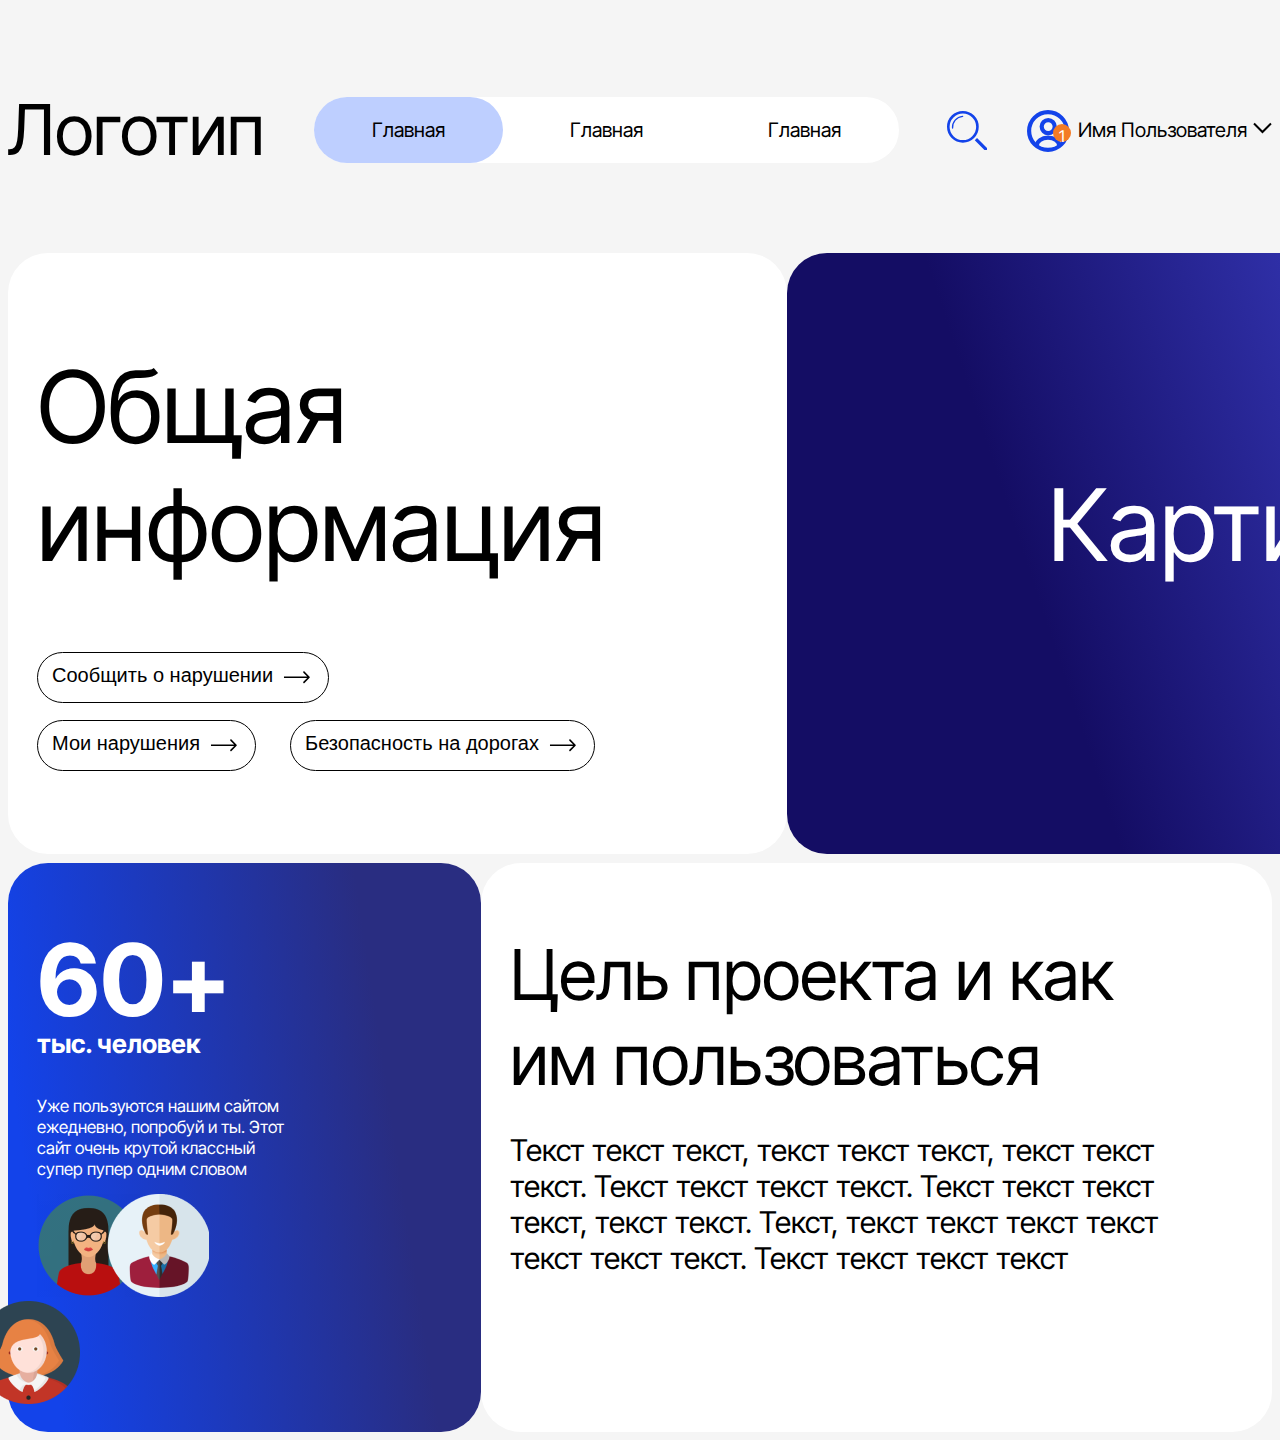
==== main page/index.html @ 82e658e0 "login, main, send pages" ====
<!DOCTYPE html>
<html lang="en">
<head>
    <meta charset="UTF-8">
    <meta name="viewport" content="width=device-width, initial-scale=1.0">
    <link rel="preconnect" href="https://fonts.googleapis.com">
    <link rel="preconnect" href="https://fonts.gstatic.com" crossorigin>
    <link href="https://fonts.googleapis.com/css2?family=Inter+Tight:ital,wght@0,100..900;1,100..900&display=swap" rel="stylesheet">
    <link rel="stylesheet" href="../reset.css">
    <link rel="stylesheet" href="style.css">
    <title>Document</title>
</head>
<body>
    <div class="menu">
        <div class="menu__header">
            <div class="menu__icon"></div>
            <h3 class="menu__name">Имя</h3>
            <button class="menu__notification">
                <svg width="28" height="32" viewBox="0 0 28 32" fill="none" xmlns="http://www.w3.org/2000/svg">
                    <path d="M10 26.5H2V22.5616C2 21.6438 2.63308 20.8589 3.47643 20.497C4.71042 19.9674 6 19.1127 6 18C6 16.4509 6 12.277 6 10.1979C6 10.0662 6.01251 9.93621 6.03886 9.80717C6.4229 7.92647 7.73078 2.49995 14 2.5C20.5 2.50005 21.5 7 21.5 10V17.1716C21.5 17.702 21.7076 18.2132 22.0991 18.5711C22.6896 19.1111 23.4478 19.7442 24.1804 20.2285C25.1017 20.8378 26 21.8954 26 23V26.5H18.5M10 26.5C10.1667 27.8334 11.1716 30.0001 14 30.0001C17 30.0001 18.1667 27.5 18.5 26.5M10 26.5H18.5" stroke="#1343EA" stroke-width="4"/>
                </svg>
                <p class="notification__notif">1</p>
            </button>
        </div>
        <div class="menu__main">
            <button class="main__btn">
                <a class="btn__link" href="#">Мой аккаунт</a>
            </button>
            <button class="main__btn">
                <a class="btn__link" href="#">Мои штрафы</a>
            </button>
            <button class="main__btn">
                <a class="btn__link" href="#">Поддержка</a>
            </button>
        </div>
        <div class="menu__footer">
            <button class="menu__exit">Выйти</button>
        </div>
    </div>
    <header class="header container">
        <div class="header__logo">
            <h2 class="logo__heading">Логотип</h2>
        </div>
        <nav class="header__navigation">
            <li class="navigation__item item-active">Главная</li>
            <li class="navigation__item">Главная</li>
            <li class="navigation__item">Главная</li>
        </nav>
        <div class="header__buttons">
            <svg class="buttons__search" class="" viewBox="0 0 40 40">
                <use href="sprite.svg#search" x="0" y="0"></use>
            </svg>
            <div class="buttons__profile">
                <div class="profile__user">
                    <svg viewBox="0 0 40 40">
                        <use href="sprite.svg#user" x="0" y="0"></use>
                    </svg>
                    <p class="profile__notif">1</p>
                </div>
                <p class="profile__name">Имя Пользователя</p>
            </div>
        </div>
    </header>
    <main class="main container">
        <section class="main__top">
            <div class="top__left">
                <h1 class="left__heading">
                    Общая информация
                </h1>
                <div class="left__buttons">
                    <button class="buttons__btn">
                        Сообщить о нарушении
                    </button>
                    <button class="buttons__btn">
                        Мои нарушения
                    </button>
                    <button class="buttons__btn">
                        Безопасность на дорогах
                    </button>
                </div>
            </div>
            <div class="top__right">
                Картинка
            </div>
        </section>

        <section class="main__bottom">
                <div class="bottom__left">
                    <h3 class="bottom-left__heading">
                        <span class="heading-numbers">60+</span> тыс. человек
                    </h3>
                    <p class="bottom-left__description">
                        Уже пользуются нашим сайтом ежедневно, попробуй и ты. Этот сайт очень крутой классный супер пупер одним словом
                    </p>
                    <img class="bottom-left__img" src="img/image 7.png" alt="">
                    <img class="bottom-left__img two-img" src="img/image 9.png" alt="">
                    <img class="bottom-left__img three-img" src="img/image 8.png" alt="">
                        
                </div>
                <div class="bottom__right">
                    <h2 class="bottom-right__heading">Цель проекта и как им пользоваться</h2>
                    <p class="bottom-right__description">Текст текст текст, текст текст текст, текст текст текст. Текст текст текст текст. Текст текст текст текст, текст текст. Текст, текст текст текст текст текст текст текст. Текст текст текст текст</p>
                </div>
        </section>
    </main>

    <script src="script.js" defer></script>
</body>
</html>
---- main page/style.css ----
body {
    font-family: "Inter Tight", sans-serif;
    background-color: #F5F5F5;
}

.container {
    max-width: 1824px;
    margin: 0 auto;
}

/* Header */
.header {
    display: flex;
    justify-content: space-between;
    align-items: center;
    padding-top: 22px;
    margin-bottom: 22px;
}

.logo__heading {
    font-size: 70px;
    line-height: 84.72px;
    font-weight: 400;
}

.header__navigation {
    display: flex;
    align-items: center;
    background-color: white;
    padding-right: 58px;
    border-radius: 50px;
}

.navigation__item {
    font-size: 20px;
    list-style-type: none;
    margin-right: 125px;
}

.navigation__item:last-child {
    margin-right: 0;
}

.item-active {
    background-color: #BECFFF;
    padding: 21px 58px;
    margin-right: 67px;
    border-radius: 50px;
}

.header__buttons {
    display: flex;
    align-items: center;
}

.buttons__profile {
    display: flex;
    align-items: center;
    cursor: pointer;
}

.buttons__search {
    width: 40px;
    height: 40px;
    margin-right: 40px;
    cursor: pointer;
}

.profile__user {
    position: relative;
    width: 42px;
    height: 40px;
    margin-right: 9px;
    cursor: pointer;
}

.profile__notif {
    position: absolute;
    top: -2px;
    right: -2px;
    width: 14px;
    height: 14px;
    padding: 2px;
    text-align: center;
    background-color: #F37B25;
    color: white;
    border-radius: 100%;
}

.profile__name {
    font-size: 20px;
    position: relative;
    padding-right: 25px;
}

.profile__name::after {
    content: "";
    width: 19px;
    height: 12px;
    position: absolute;
    top: 4px;
    right: 0;
    background-image: url("img/arrow.svg");
}

/* Main */
.main__top {
    display: flex;
    justify-content: space-between;
    margin-bottom: 9px;
}

.top__left {
    padding: 28px 182px 66px 29px;
    border-radius: 40px;
    background-color: white;
    box-sizing: border-box;
}

.left__heading {
    max-width: 688px;
    margin-bottom: 68px;
    font-size: 100px;
    font-weight: 400;
    line-height: 118px;
}

.left__buttons {
    max-width: 688px;
    display: flex;
    flex-wrap: wrap;
}

.buttons__btn {
    position: relative;
    margin-right: 34px;
    margin-bottom: 17px;
    padding: 11px 55px 15px 14px;
    border: 1px solid black;
    background-color: transparent;
    border-radius: 40px;
    font-size: 20px;
    font-weight: 400;
}

.buttons__btn::after {
    content: '';
    width: 27px;
    height: 13px;
    position: absolute;
    top: 18px;
    right: 18px;
    background-image: url("img/main_arrow.svg");
}

.buttons__btn:last-child {
    margin-right: 0;
}

.top__right {
    padding: 211px 229px 223px 261px;
    background: linear-gradient(251.68deg, #4950E7 6.57%, #140D64 69.83%);
    border-radius: 40px;
    text-align: center;
    color: white;
    font-size: 100px;
    box-sizing: border-box;
}

.main__bottom {
    display: flex;
    justify-content: space-between;
}

.bottom__left {
    padding-top: 42px;
    padding-left: 29px;
    padding-bottom: 24px;
    padding-right: 182px;
    border-radius: 40px;
    background: linear-gradient(81.33deg, #1343EA 10.04%, #292D81 77.21%);
    color: white;
}

.bottom-left__heading {
    max-width: 198px;
    font-size: 26px;
    margin-bottom: 37px;
}

.heading-numbers {
    font-size: 100px;
    line-height: 97px;
}

.bottom-left__description {
    max-width: 413px;
    margin-bottom: 14px;
    font-size: 17px;
    line-height: 21px;
} 

.bottom-left__img {
    width: 103px;
    height: 103px;
}

.two-img {
    position: relative;
    transform: translateX(-38px);
    z-index: 2;
}

.three-img {
    transform: translateX(-60px);
    z-index: 1;
}

.bottom__right {
    border-radius: 40px;
    background-color: white;
    padding: 11px 83px 36px 29px;
}

.bottom-right__heading {
    max-width: 707px;
    margin-bottom: 17px;
    font-weight: 400;
    font-size: 70px;
    line-height: 85px;
}

.bottom-right__description {
    max-width: 1073px;
    font-weight: 400;
    font-size: 30px;
    line-height: 36px;
}

/* Menu */
.menu {
    position: absolute;
    top: -100%;
    right: 0;
    width: 309px;
    padding: 24px 33px 19px 29px;
    background-color: white;
    border-radius: 10px;
    box-sizing: border-box;
    transition: all .3s;
    z-index: 5;
}

.menu-active {
    top: 0;
}

.menu__header {
    display: flex;
    justify-content: space-between;
    align-items: center;
    margin-bottom: 18px;
}

.menu__icon {
    width: 54px;
    height: 54px;
    border-radius: 50%;
    background-color: #D9D9D9;    
}

.menu__name {
    font-size: 20px;
}

.menu__notification {
    position: relative;
    border: 0;
    background-color: transparent;
    cursor: pointer;
}

.notification__notif {
    position: absolute;
    top: -2px;
    right: -2px;
    width: 14px;
    height: 14px;
    padding: 2px;
    text-align: center;
    background-color: #F37B25;
    color: white;
    border-radius: 100%;
}

.menu__main {
    display: flex;
    flex-direction: column;
    margin-bottom: 78px;
}

.main__btn {
    padding-top: 6px;
    padding-bottom: 8px;
    padding-left: 11px; 
    border: 0;
    border-radius: 20px;
    box-shadow: 2px 2px 4px 0px #00000033;
    background-color: transparent;
    text-align: start;
}

.main__btn:not(:last-child) {
    margin-bottom: 5px;
}

.btn__link {
    color: black;
    text-decoration: none;
    font-size: 18px;
}

.menu__footer {
    display: flex;
    justify-content: flex-end;
}

.menu__exit {
    border: 0;
    color: #1343EA;
    background-color: transparent;
    font-size: 20px;
    cursor: pointer;
}
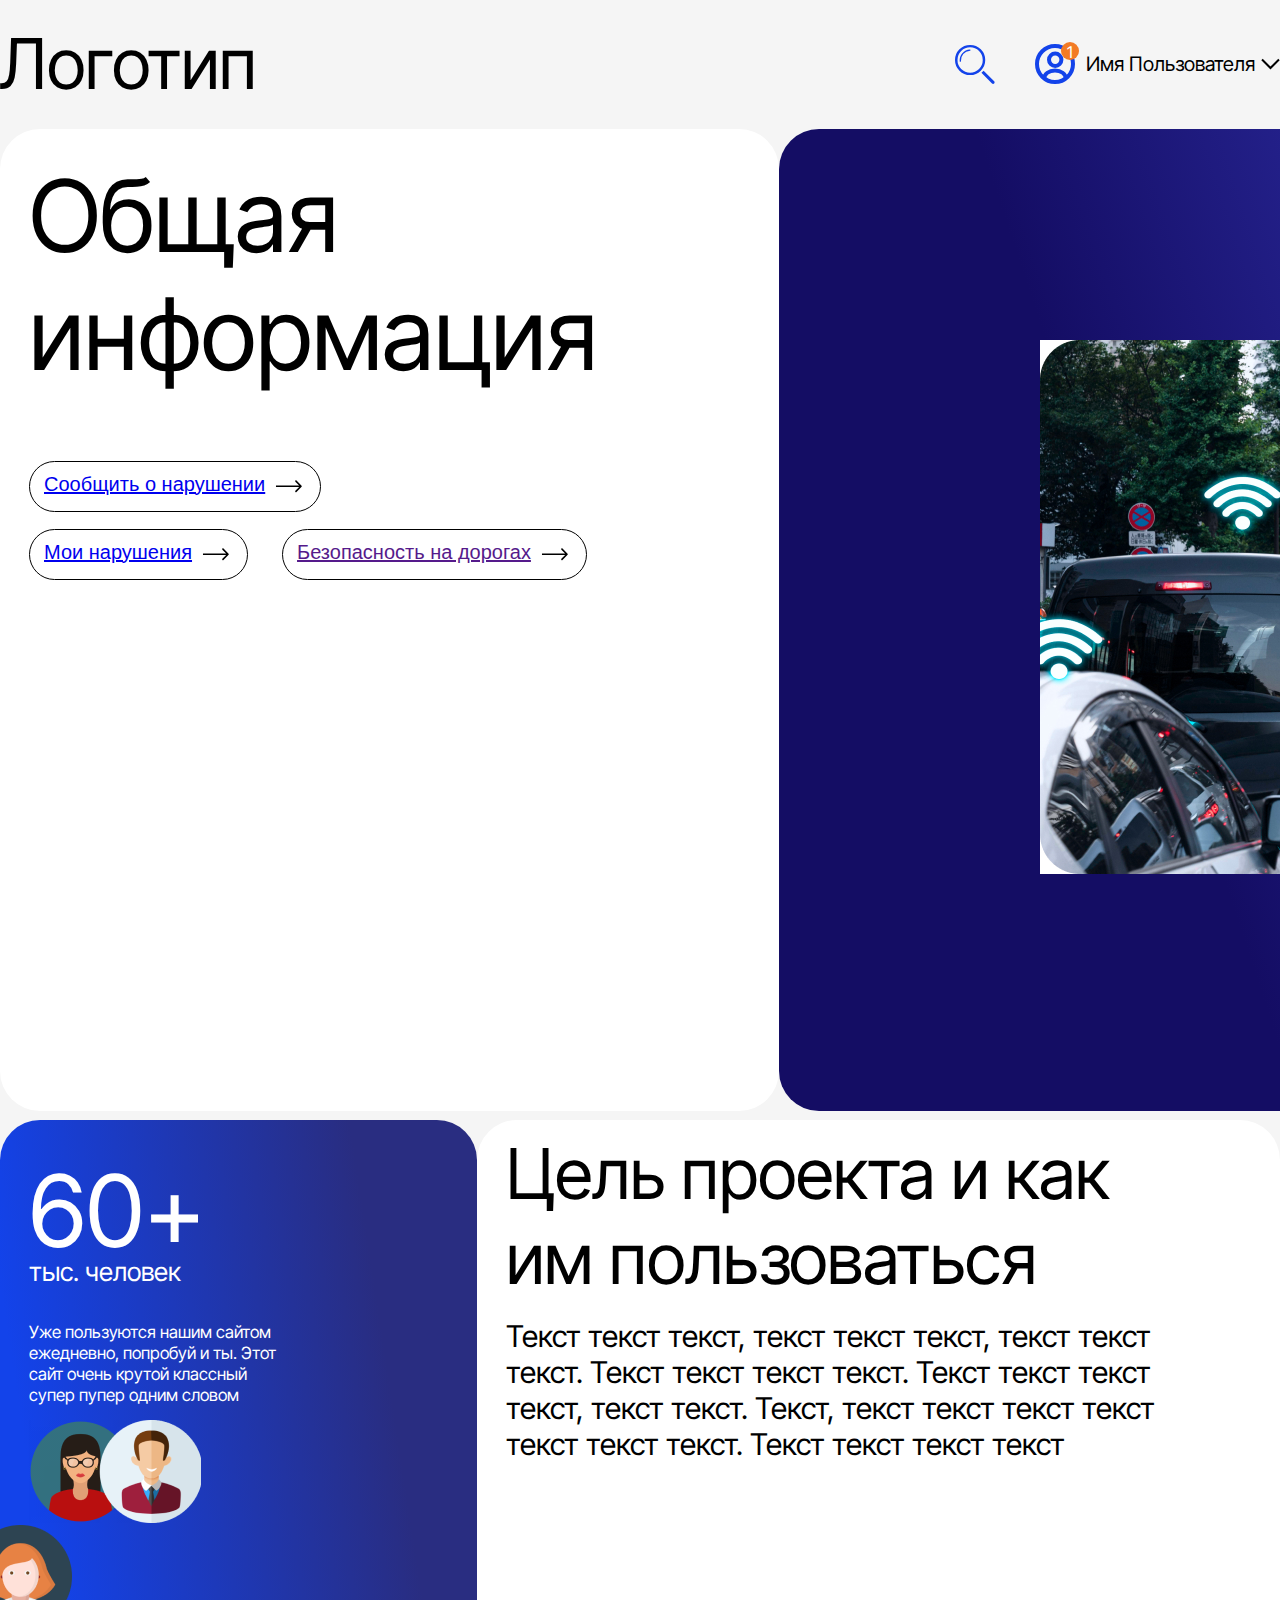
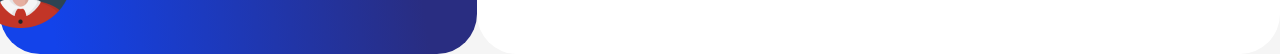
==== commit 53fc2ba7: "changes" ====
--- a/main page/index.html
+++ b/main page/index.html
@@ -8,6 +8,7 @@
     <link href="https://fonts.googleapis.com/css2?family=Inter+Tight:ital,wght@0,100..900;1,100..900&display=swap" rel="stylesheet">
     <link rel="stylesheet" href="../reset.css">
     <link rel="stylesheet" href="style.css">
+    <link rel="icon" href="../favicon.svg" type="image/x-icon">
     <title>Document</title>
 </head>
 <body>
@@ -24,10 +25,10 @@
         </div>
         <div class="menu__main">
             <button class="main__btn">
-                <a class="btn__link" href="#">Мой аккаунт</a>
+                <a class="btn__link" href="http://127.0.0.1:5500/profile%20page/index.html">Мой аккаунт</a>
             </button>
             <button class="main__btn">
-                <a class="btn__link" href="#">Мои штрафы</a>
+                <a class="btn__link" href="http://127.0.0.1:5500/vaolation%20page/index.html">Мои штрафы</a>
             </button>
             <button class="main__btn">
                 <a class="btn__link" href="#">Поддержка</a>
@@ -41,20 +42,20 @@
         <div class="header__logo">
             <h2 class="logo__heading">Логотип</h2>
         </div>
-        <nav class="header__navigation">
-            <li class="navigation__item item-active">Главная</li>
-            <li class="navigation__item">Главная</li>
-            <li class="navigation__item">Главная</li>
-        </nav>
         <div class="header__buttons">
-            <svg class="buttons__search" class="" viewBox="0 0 40 40">
-                <use href="sprite.svg#search" x="0" y="0"></use>
+            <svg class="buttons__search"  width="42" height="42" viewBox="0 0 42 42" fill="none" xmlns="http://www.w3.org/2000/svg">
+                <path d="M30.4444 16.7937C30.4444 24.8413 23.9206 31.3651 15.873 31.3651C7.82544 31.3651 1.30159 24.8413 1.30159 16.7937C1.30159 8.74609 7.82544 2.22224 15.873 2.22224C23.9206 2.22224 30.4444 8.74609 30.4444 16.7937Z" stroke="#1343EA" stroke-width="2.60317"/>
+                <path d="M38.8686 41.4172C39.4935 42.042 40.5065 42.042 41.1314 41.4172C41.7562 40.7923 41.7562 39.7793 41.1314 39.1544L38.8686 41.4172ZM27.7575 30.3061L38.8686 41.4172L41.1314 39.1544L30.0203 28.0433L27.7575 30.3061Z" fill="#1343EA"/>
+                <path d="M5.5703 18.0331C5.12384 12.0092 9.64522 6.76397 15.6691 6.3175" stroke="#1343EA" stroke-width="1.30159" stroke-linecap="round" stroke-linejoin="round"/>
             </svg>
             <div class="buttons__profile">
                 <div class="profile__user">
-                    <svg viewBox="0 0 40 40">
-                        <use href="sprite.svg#user" x="0" y="0"></use>
+                    <svg width="40" height="40" viewBox="0 0 40 40" fill="none" xmlns="http://www.w3.org/2000/svg">
+                        <circle cx="20" cy="20" r="18" stroke="#1343EA" stroke-width="4"/>
+                        <circle cx="20.2" cy="15.8" r="6.2" stroke="#1343EA" stroke-width="4"/>
+                        <path d="M30.8 34.4C30.8 29.9817 25.9647 26.4 20 26.4C14.0353 26.4 9.2 29.9817 9.2 34.4" stroke="#1343EA" stroke-width="4"/>
                     </svg>
+                        
                     <p class="profile__notif">1</p>
                 </div>
                 <p class="profile__name">Имя Пользователя</p>
@@ -69,18 +70,18 @@
                 </h1>
                 <div class="left__buttons">
                     <button class="buttons__btn">
-                        Сообщить о нарушении
+                        <a href="http://127.0.0.1:5500/send%20paage/index.html">Сообщить о нарушении</a>
                     </button>
                     <button class="buttons__btn">
-                        Мои нарушения
+                      <a href="http://127.0.0.1:5500/vaolation%20page/index.html">Мои нарушения</a>
                     </button>
                     <button class="buttons__btn">
-                        Безопасность на дорогах
+                       <a href="">Безопасность на дорогах</a>
                     </button>
                 </div>
             </div>
             <div class="top__right">
-                Картинка
+                <img class="right__img" src="img/main-img.jpg" alt="">
             </div>
         </section>
 
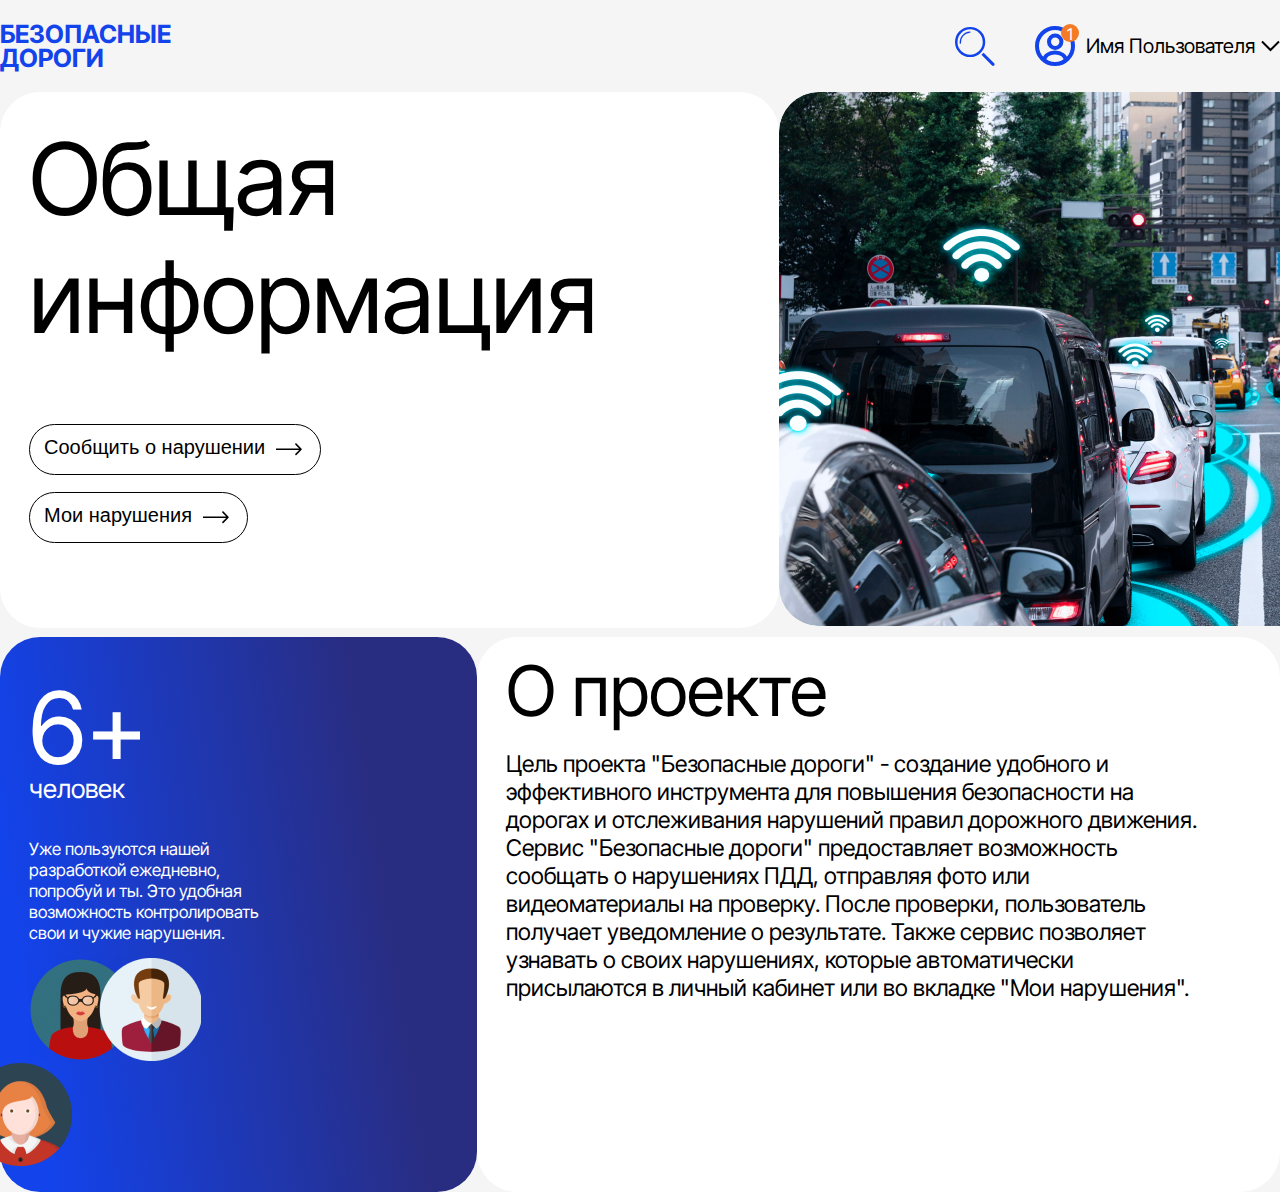
==== commit 9d28f14f: "profile page" ====
--- a/main page/index.html
+++ b/main page/index.html
@@ -28,10 +28,10 @@
                 <a class="btn__link" href="http://127.0.0.1:5500/profile%20page/index.html">Мой аккаунт</a>
             </button>
             <button class="main__btn">
-                <a class="btn__link" href="http://127.0.0.1:5500/vaolation%20page/index.html">Мои штрафы</a>
+                <a class="btn__link" href="http://127.0.0.1:5500/vaolation%20page/index.html">Мои нарушения</a>
             </button>
             <button class="main__btn">
-                <a class="btn__link" href="#">Поддержка</a>
+                <a class="btn__link" href="http://127.0.0.1:5500/send%20paage/index.html">Отправить нарушение</a>
             </button>
         </div>
         <div class="menu__footer">
@@ -40,7 +40,7 @@
     </div>
     <header class="header container">
         <div class="header__logo">
-            <h2 class="logo__heading">Логотип</h2>
+            <h2 class="logo__heading"><a href="http://127.0.0.1:5500/main%20page/index.html">БЕЗОПАСНЫЕ ДОРОГИ</a></h2>
         </div>
         <div class="header__buttons">
             <svg class="buttons__search"  width="42" height="42" viewBox="0 0 42 42" fill="none" xmlns="http://www.w3.org/2000/svg">
@@ -75,9 +75,6 @@
                     <button class="buttons__btn">
                       <a href="http://127.0.0.1:5500/vaolation%20page/index.html">Мои нарушения</a>
                     </button>
-                    <button class="buttons__btn">
-                       <a href="">Безопасность на дорогах</a>
-                    </button>
                 </div>
             </div>
             <div class="top__right">
@@ -88,10 +85,10 @@
         <section class="main__bottom">
                 <div class="bottom__left">
                     <h3 class="bottom-left__heading">
-                        <span class="heading-numbers">60+</span> тыс. человек
+                        <span class="heading-numbers">6+</span> человек
                     </h3>
                     <p class="bottom-left__description">
-                        Уже пользуются нашим сайтом ежедневно, попробуй и ты. Этот сайт очень крутой классный супер пупер одним словом
+                        Уже пользуются нашей разработкой ежедневно, попробуй и ты. Это удобная возможность контролировать свои и чужие нарушения.
                     </p>
                     <img class="bottom-left__img" src="img/image 7.png" alt="">
                     <img class="bottom-left__img two-img" src="img/image 9.png" alt="">
@@ -99,8 +96,9 @@
                         
                 </div>
                 <div class="bottom__right">
-                    <h2 class="bottom-right__heading">Цель проекта и как им пользоваться</h2>
-                    <p class="bottom-right__description">Текст текст текст, текст текст текст, текст текст текст. Текст текст текст текст. Текст текст текст текст, текст текст. Текст, текст текст текст текст текст текст текст. Текст текст текст текст</p>
+                    <h2 class="bottom-right__heading">О проекте </h2>
+                    <p class="bottom-right__description">Цель проекта "Безопасные дороги" - создание удобного и эффективного инструмента для повышения безопасности на дорогах и отслеживания нарушений правил дорожного движения. </p>
+                    <p class="bottom-right__description">Сервис "Безопасные дороги" предоставляет возможность сообщать о нарушениях ПДД, отправляя фото или видеоматериалы на проверку. После проверки, пользователь получает уведомление о результате. Также сервис позволяет узнавать о своих нарушениях, которые автоматически присылаются в личный кабинет или во вкладке "Мои нарушения".</p>
                 </div>
         </section>
     </main>
--- a/main page/style.css
+++ b/main page/style.css
@@ -18,11 +18,20 @@
 }
 
 .logo__heading {
-    font-size: 70px;
-    line-height: 84.72px;
-    font-weight: 400;
-}
-
+    max-width: 200px;
+    font-size: 25px;
+    line-height: 24px;
+    font-weight: 700;
+}
+
+.logo__heading a {
+    color: #1343EA;
+    text-decoration: none;
+}
+
+.logo__heading a:visited  {
+    color: #1343EA;
+}
 .header__navigation {
     display: flex;
     align-items: center;
@@ -126,7 +135,7 @@
 }
 
 .left__buttons {
-    max-width: 688px;
+    max-width: 388px;
     display: flex;
     flex-wrap: wrap;
 }
@@ -143,6 +152,16 @@
     font-weight: 400;
 }
 
+.buttons__btn a {
+    color: black;
+    text-decoration: none;
+}
+
+.buttons__btn a:visited {
+    color: black;
+    text-decoration: none;
+}
+
 .buttons__btn::after {
     content: '';
     width: 27px;
@@ -158,13 +177,7 @@
 }
 
 .top__right {
-    padding: 211px 229px 223px 261px;
-    background: linear-gradient(251.68deg, #4950E7 6.57%, #140D64 69.83%);
-    border-radius: 40px;
-    text-align: center;
-    color: white;
-    font-size: 100px;
-    box-sizing: border-box;
+    border-radius: 40px;
 }
 
 .main__bottom {
@@ -233,8 +246,12 @@
 .bottom-right__description {
     max-width: 1073px;
     font-weight: 400;
-    font-size: 30px;
-    line-height: 36px;
+    font-size: 23px;
+    line-height: 28px;
+}
+
+.right__img {
+    border-radius: 40px;
 }
 
 /* Menu */
